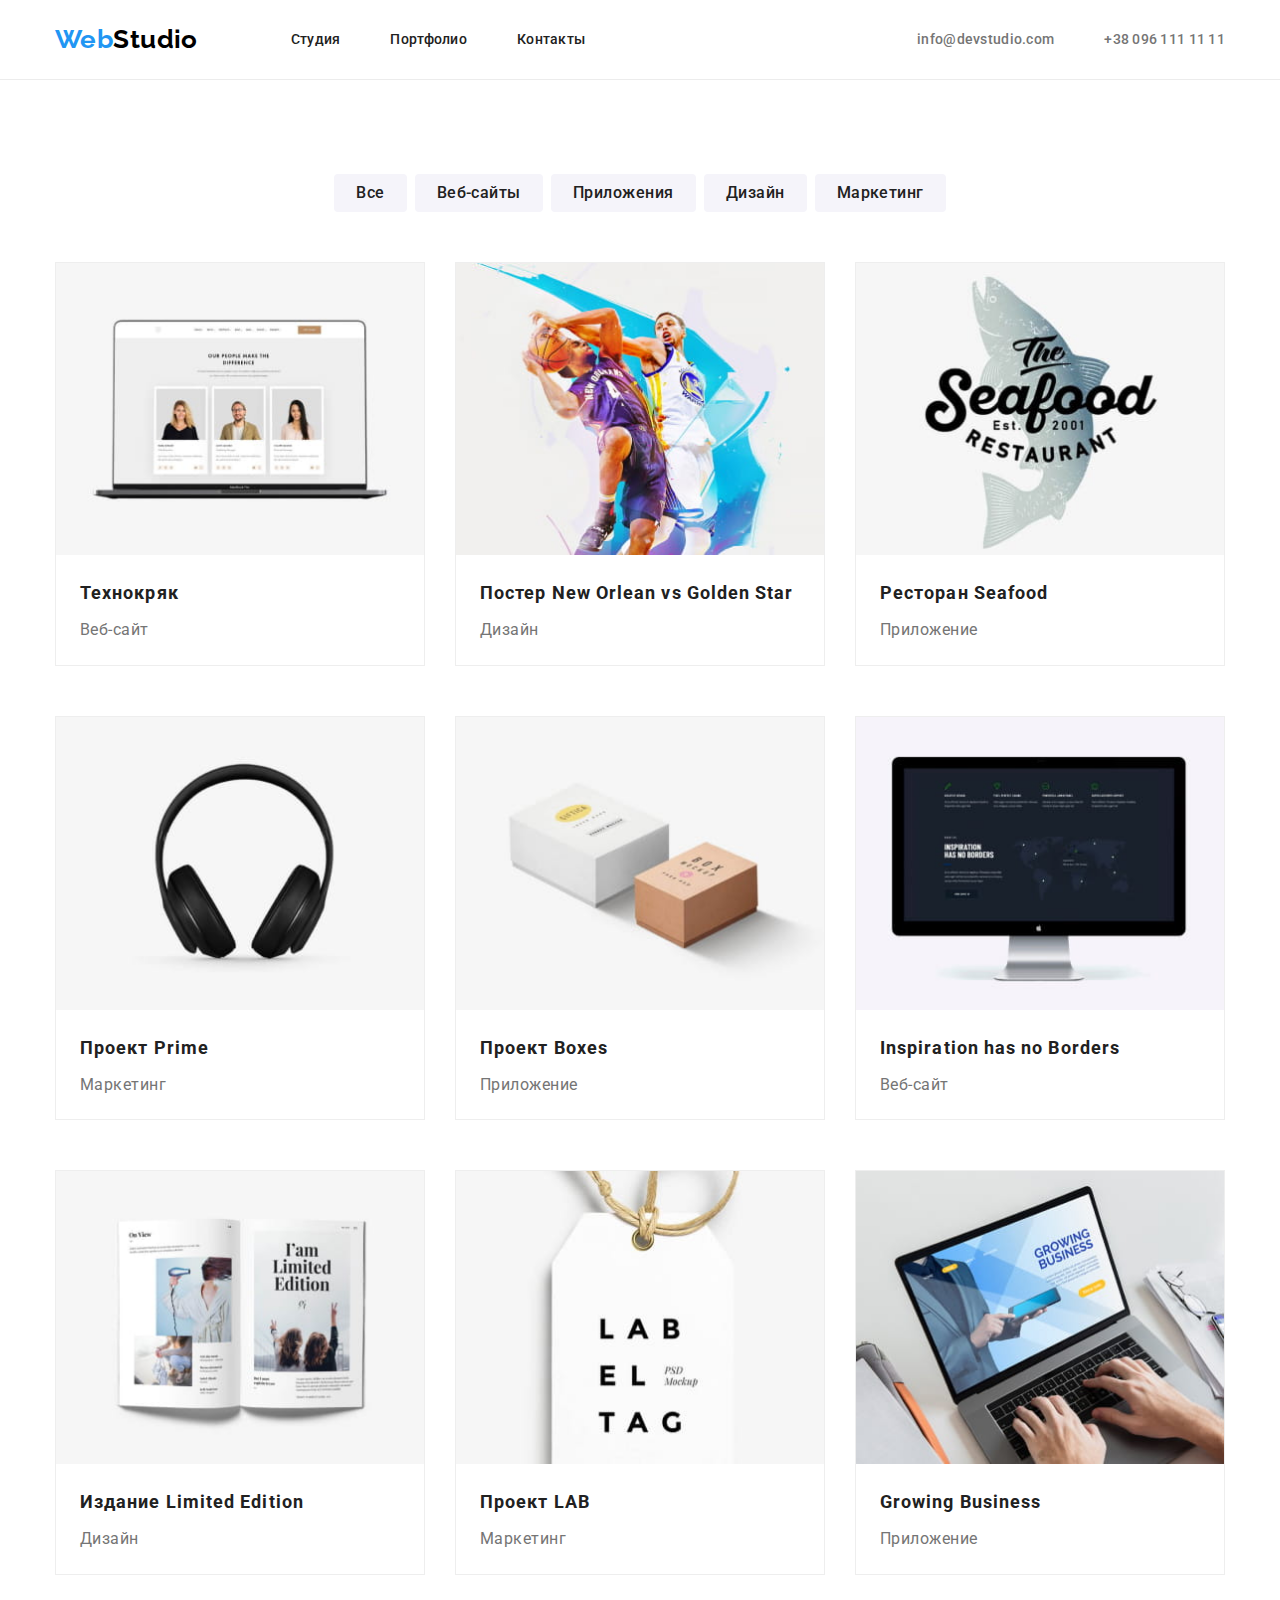
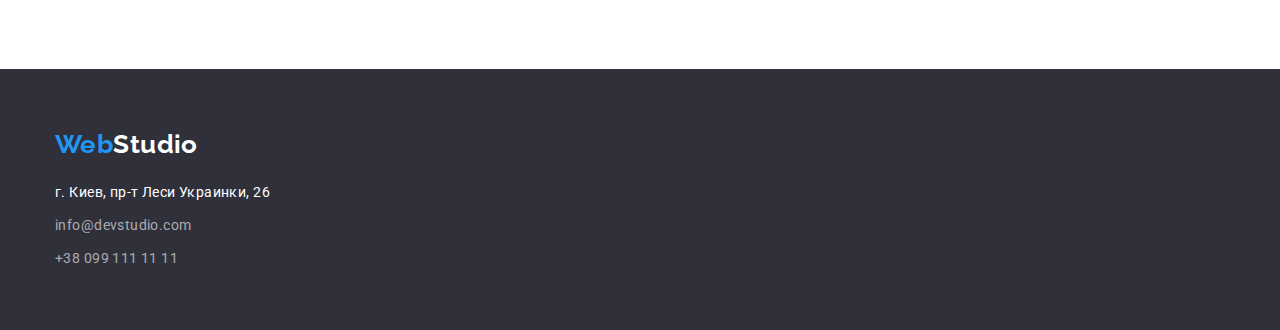
==== portfolio.html @ 70046c33 "1-stage" ====
<!DOCTYPE html>
<html lang="ru">
  <head>
    <meta charset="UTF-8" />
    <meta http-equiv="X-UA-Compatible" content="IE=edge" />
    <meta name="viewport" content="width=device-width, initial-scale=1.0" />
    <title>Портфолио</title>
    <link rel="preconnect" href="https://fonts.gstatic.com" />
    <link
      href="https://fonts.googleapis.com/css2?family=Raleway:wght@700&family=Roboto:wght@400;500;700;900&display=swap"
      rel="stylesheet"
    />
    <link rel="stylesheet" href="https://cdnjs.cloudflare.com/ajax/libs/modern-normalize/0.2.0/modern-normalize.css" />
    <link rel="stylesheet" href="./css/styles.css" />
  </head>
  <body>
    <!-- Header -->
    <header class="header">
      <div class="container menu">
        <nav>
          <div class="menu">
            <a class="link-logo header-logo header-line" href="./index.html" lang="en"
              ><span class="text-logo">Web</span>Studio</a
            >
            <ul class="list menu-nav">
              <li class="menu-item">
                <a class="link header-item" href="./studio.html">Студия</a>
              </li>
              <li class="menu-item">
                <a class="link header-item" href="./portfolio.html">Портфолио</a>
              </li>
              <li class="menu-item">
                <a class="link header-item" href="">Контакты</a>
              </li>
            </ul>
          </div>
        </nav>
        <ul class="list menu-link">
          <li class="menu-item">
            <a class="link header-contacts" href="mailto:info@devstudio.com">info@devstudio.com</a>
          </li>
          <li class="menu-item">
            <a class="link header-contacts" href="tel:+380961111111">+38 096 111 11 11</a>
          </li>
        </ul>
      </div>
    </header>
    <!-- Main -->
    <main>
      <section class="section">
        <div class="filter-button">
          <ul class="list">
            <div class="container filter-line">
              <li class="button-indent">
                <button class="button-section button-cursor button-list" type="button">Все</button>
              </li>
              <li class="button-indent">
                <button class="button-section button-cursor button-list" type="button">Веб-сайты</button>
              </li>
              <li class="button-indent">
                <button class="button-section button-cursor button-list" type="button">Приложения</button>
              </li>
              <li class="button-indent">
                <button class="button-section button-cursor button-list" type="button">Дизайн</button>
              </li>
              <li class="button-indent">
                <button class="button-section button-cursor button-list" type="button">Маркетинг</button>
              </li>
            </div>
          </ul>
        </div>
        <!-- Ссылки -->
        <div class="container">
          <ul class="list grid-portfolio">
            <li class="grid-portfolio-item grid-portfolio-tittle porfolio-border">
              <img src="./images/portfolio/img1.jpg" alt="Технокряк" width="370" />
              <div class="portfolio-tittle">
                <h2 class="link-tittle tittle-indent">Технокряк</h2>
                <p class="link-paragraph">Веб-сайт</p>
              </div>
            </li>
            <li class="grid-portfolio-item grid-portfolio-tittle porfolio-border">
              <img src="./images/portfolio/img2.jpg" alt="Постер" width="370" />
              <div class="portfolio-tittle">
                <h2 class="link-tittle tittle-indent">Постер New Orlean vs Golden Star</h2>
                <p class="link-paragraph">Дизайн</p>
              </div>
            </li>
            <li class="grid-portfolio-item grid-portfolio-tittle porfolio-border">
              <img src="./images/portfolio/img3.jpg" alt="Ресторан" width="370" />
              <div class="portfolio-tittle">
                <h2 class="link-tittle tittle-indent">Ресторан Seafood</h2>
                <p class="link-paragraph">Приложение</p>
              </div>
            </li>
            <li class="grid-portfolio-item grid-portfolio-tittle porfolio-border">
              <img src="./images/portfolio/img4.jpg" alt="Проект основной" width="370" />
              <div class="portfolio-tittle">
                <h2 class="link-tittle tittle-indent">Проект Prime</h2>
                <p class="link-paragraph">Маркетинг</p>
              </div>
            </li>
            <li class="grid-portfolio-item grid-portfolio-tittle porfolio-border">
              <img src="./images/portfolio/img5.jpg" alt="Проект коробки" width="370" />
              <div class="portfolio-tittle">
                <h2 class="link-tittle tittle-indent">Проект Boxes</h2>
                <p class="link-paragraph">Приложение</p>
              </div>
            </li>
            <li class="grid-portfolio-item grid-portfolio-tittle porfolio-border">
              <img src="./images/portfolio/img6.jpg" alt="Экран" width="370" />
              <div class="portfolio-tittle">
                <h2 lang="en" class="link-tittle tittle-indent">Inspiration has no Borders</h2>
                <p class="link-paragraph">Веб-сайт</p>
              </div>
            </li>
            <li class="grid-portfolio-item grid-portfolio-tittle porfolio-border">
              <img src="./images/portfolio/img7.jpg" alt="Издание" width="370" />
              <div class="portfolio-tittle">
                <h2 class="link-tittle tittle-indent">Издание Limited Edition</h2>
                <p class="link-paragraph">Дизайн</p>
              </div>
            </li>
            <li class="grid-portfolio-item grid-portfolio-tittle porfolio-border">
              <img src="./images/portfolio/img8.jpg" alt="Проект" width="370" />
              <div class="portfolio-tittle">
                <h2 class="link-tittle tittle-indent">Проект LAB</h2>
                <p class="link-paragraph">Маркетинг</p>
              </div>
            </li>
            <li class="grid-portfolio-item grid-portfolio-tittle porfolio-border">
              <img src="./images/portfolio/img9.jpg" alt="Бизнес" width="370" />
              <div class="portfolio-tittle">
                <h2 lang="en" class="link-tittle tittle-indent">Growing Business</h2>
                <p class="link-paragraph">Приложение</p>
              </div>
            </li>
          </ul>
        </div>
      </section>
    </main>
    <!-- Footer -->
    <footer class="dark-bg sec">
      <div class="container footer">
        <div class="logo-container">
          <a class="link-logo footer-logo" href="./index.html" lang="en"><span class="text-logo">Web</span>Studio</a>
        </div>
        <div class="footer-address">
          <address>г. Киев, пр-т Леси Украинки, 26</address>
        </div>
        <ul class="list">
          <div class="mail-link">
            <li><a class="link footer-link" href="mailto:info@devstudio.com">info@devstudio.com</a></li>
          </div>
          <li><a class="link footer-link" href="tel:+380991111111">+38 099 111 11 11</a></li>
        </ul>
      </div>
    </footer>
  </body>
</html>
---- css/styles.css ----
:root {
  --logo-color: #000000;
  --main-text-color: #757575;
  --tittle-color: #212121;
  --accent-color: #2196f3;
  --button-color: #188ce8;
  --dark-bg-color: #2f303a;
  --page-tittle-color: #ffffff;
  --light-bg-color: #f5f4fa;
  --tittle-font-logo: 'Raleway', 'sans-serif';
  --tittle-font: 'Roboto', sans-serif;
  --grid-item: 4;
}

html {
  box-sizing: border-box;
}
*,
*::after,
*::before {
  box-sizing: border-box;
}

h1,
h2,
h3,
h4,
h5,
h6,
p {
  margin-top: 0;
}

.container {
  width: 1200px;
  padding-right: 15px;
  padding-left: 15px;
  margin-left: auto;
  margin-right: auto;
  /* background-color: gray; */
}

body {
  font-family: var(--tittle-font);
  font-size: 14px;
  line-height: 1.71;
  letter-spacing: 0.03em;
  color: var(--main-text-color);
}

img {
  display: block;
  max-width: 100%;
  height: auto;
}

/* лого */
.link-logo {
  font-family: var(--tittle-font-logo);
  font-weight: 700;
  font-size: 26px;
  line-height: 1.19;
  text-decoration: none;
  color: inherit;
}

.text-logo {
  color: var(--accent-color);
}

.header-logo {
  color: var(--logo-color);
}

/* ссылки */
.link {
  text-decoration: none;
  color: inherit;
}

.link:hover,
.link:focus {
  color: var(--accent-color);
}

.header {
  border-bottom: 1px solid #ececec;
}

.header-item {
  font-family: var(--tittle-font);
  font-weight: 500;
  font-size: 14px;
  line-height: 1.14;
  letter-spacing: 0.02em;
  color: var(--tittle-color);
}

.header-contacts {
  font-family: var(--tittle-font);
  font-weight: 500;
  font-size: 14px;
  line-height: 1.14;
  letter-spacing: 0.02em;
  color: var(--main-text-color);
}

.header-line {
  margin-top: 24px;
  margin-bottom: 24px;
}

.hero {
  text-align: center;
  padding-top: 200px;
  padding-bottom: 200px;
  min-width: 100vh;
}
.hero-content {
  max-width: 700px;
  margin-right: auto;
  margin-left: auto;
}

.hero-tittle {
  margin-bottom: 30px;
}

.list {
  list-style: none;
  padding-left: 0;
  margin-top: 0;
  margin-bottom: 0;
}

.dark-bg {
  background-color: var(--dark-bg-color);
}

.team-bg {
  background-color: #f5f4fa;
}

/* кнопка */
.button {
  background-color: var(--accent-color);
  font-family: var(--tittle-font);
  font-weight: 700;
  font-size: 16px;
  line-height: 1.87;
  text-align: center;
  letter-spacing: 0.06em;
  color: var(--page-tittle-color);
  min-width: 200px;
  padding: 10px 32px;
  border-radius: 4px;
  display: inline-block;
}

.button-main:hover {
  background-color: var(--button-color);
}

.button-cursor {
  cursor: pointer;
}

.button-section {
  background-color: var(--light-bg-color);
  font-weight: 500;
  font-size: 16px;
  line-height: 1.62;
  text-align: center;
  letter-spacing: 0.03em;
  border-radius: 4px;
  border: 0;
  color: var(--tittle-color);
  padding: 6px 22px;
}

.button-list:hover {
  background-color: var(--accent-color);
  color: var(--page-tittle-color);
  border: 1px solid #000000;
  box-shadow: 0px 3px 1px rgba(0, 0, 0, 0.1), 0px 1px 2px rgba(0, 0, 0, 0.08), 0px 2px 2px rgba(0, 0, 0, 0.12);
}

.menu {
  display: flex;
  align-items: center;
}

.menu-nav {
  display: flex;
  margin-left: 93px;
}
.menu-link {
  display: flex;
  margin-left: auto;
}

.menu-item:not(:last-child) {
  margin-right: 50px;
}

/* заголовки */
.page-tittle {
  font-family: var(--tittle-font);
  font-weight: 900;
  font-size: 44px;
  line-height: 1.36;
  text-align: center;
  letter-spacing: 0.06em;
  text-transform: uppercase;
  color: var(--page-tittle-color);
}

.section-tittle {
  font-family: var(--tittle-font);
  font-weight: 700;
  font-size: 14px;
  line-height: 1.14;
  text-transform: uppercase;
  color: var(--tittle-color);
}

.main-tittle {
  font-family: var(--tittle-font);
  font-weight: 700;
  font-size: 36px;
  line-height: 1.167;
  text-align: center;
  color: var(--tittle-color);
  margin-bottom: 50px;
}

.section-item {
  text-align: center;
}

.section {
  padding-top: 94px;
  padding-bottom: 94px;
}

.grid {
  display: flex;
  flex-wrap: wrap;
  margin-left: -30px;
  margin-top: -30px;
}

.grid-work {
  display: flex;
  flex-wrap: wrap;
  margin-left: -30px;
  margin-top: -50px;
}

.work-item {
  flex-basis: calc((100% - 30px * var(--grid-item)) / var(--grid-item));
  margin-left: 30px;
  margin-top: 50px;
}

.grid-item {
  flex-basis: calc((100% - 30px * var(--grid-item)) / var(--grid-item));
  margin-left: 30px;
  margin-top: 30px;
}

.grid-work-item {
  --grid-item: 3;
}

.grid-team-item {
  margin-top: 30px;
  margin-bottom: 30px;
}

.grid-portfolio {
  display: flex;
  flex-wrap: wrap;
  margin-left: -30px;
  margin-top: -50px;
}

.grid-portfolio-item {
  flex-basis: calc((100% - 30px * var(--grid-item)) / var(--grid-item));
  margin-left: 30px;
  margin-top: 50px;
}

.grid-portfolio-tittle {
  --grid-item: 3;
}

.team-card {
  box-shadow: 0px 1px 3px rgba(0, 0, 0, 0.12), 0px 1px 1px rgba(0, 0, 0, 0.14), 0px 2px 1px rgba(0, 0, 0, 0.2);
  border-radius: 0px 0px 4px 4px;
}

.filter-line {
  display: flex;
  flex-wrap: wrap;
  justify-content: center;
}

.filter-button {
  margin-bottom: 50px;
}

.button-indent:not(:last-child) {
  margin-right: 8px;
}

.portfolio-tittle {
  margin: 20px 24px;
}

.tittle-indent {
  margin-bottom: 4px;
}

.porfolio-border {
  border: 1px solid #eeeeee;
}

.list-tittle {
  font-family: var(--tittle-font);
  font-weight: 500;
  font-size: 16px;
  line-height: 1.188;
  color: var(--tittle-color);
}

.list-tittle-indent {
  margin-bottom: 10px;
}

.list-text {
  font-family: var(--tittle-font);
  font-size: 16px;
  line-height: 1.188;
  color: var(--main-text-color);
}

.link-tittle {
  font-family: var(--tittle-font);
  font-weight: 700;
  font-size: 18px;
  line-height: 2;
  letter-spacing: 0.06em;
  color: var(--tittle-color);
}

.link-paragraph {
  font-family: var(--tittle-font);
  font-size: 16px;
  line-height: 1.87;
  letter-spacing: 0.03em;
  color: var(--main-text-color);
}

/* footer */
.footer-link {
  font-family: var(--tittle-font);
  font-size: 14px;
  line-height: 1.71;
  color: rgba(255, 255, 255, 0.6);
}

.footer-logo {
  color: var(--page-tittle-color);
}

address {
  font-style: normal;
  color: var(--page-tittle-color);
}

.footer {
  padding-top: 60px;
  padding-bottom: 60px;
}

.logo-container {
  padding-bottom: 20px;
}

.footer-address {
  padding-bottom: 9px;
}

.mail-link {
  padding-bottom: 9px;
}

/* Скрывать текс */

/* .visually-hidden {
  position: absolute !important;
  clip: rect(1px 1px 1px 1px);
  clip: rect(1px, 1px, 1px, 1px);
  padding: 0 !important;
  border: 0 !important;
  height: 1px !important;
  width: 1px !important;
  overflow: hidden;
} */
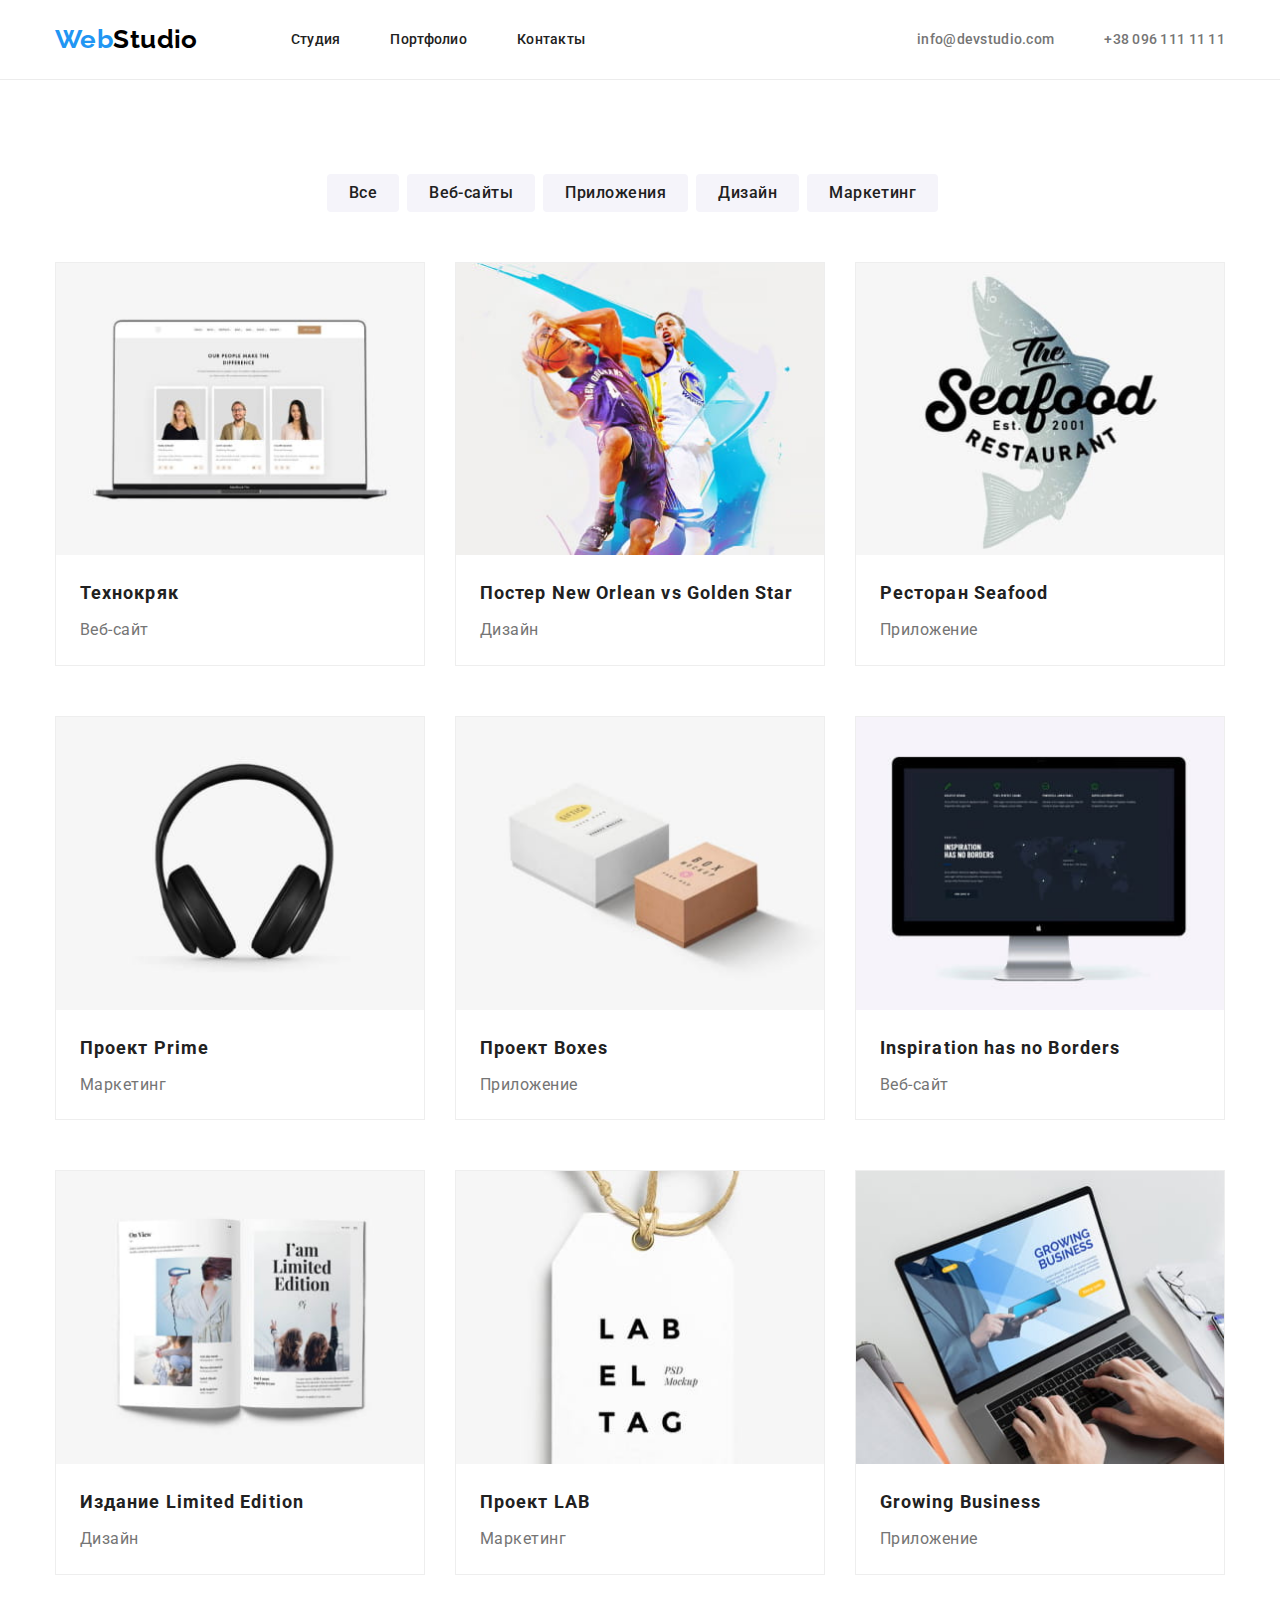
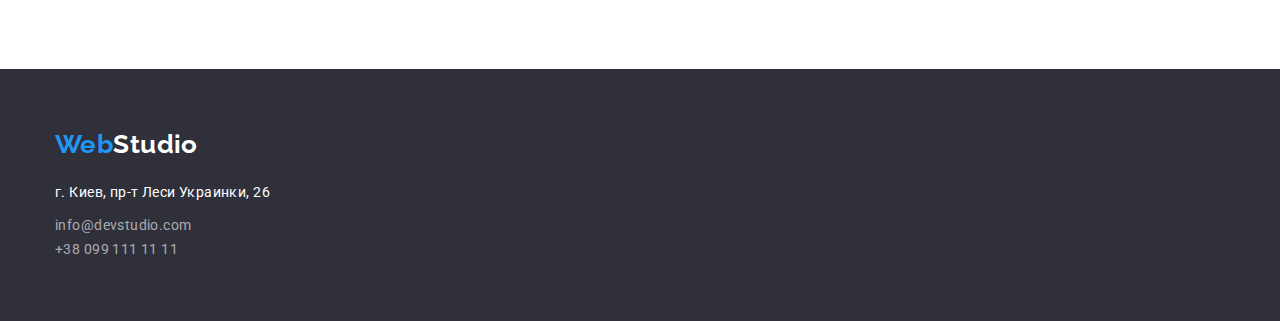
==== commit d8bbc784: "2-stage(del div)" ====
--- a/portfolio.html
+++ b/portfolio.html
@@ -49,24 +49,22 @@
     <main>
       <section class="section">
         <div class="filter-button">
-          <ul class="list">
-            <div class="container filter-line">
-              <li class="button-indent">
-                <button class="button-section button-cursor button-list" type="button">Все</button>
-              </li>
-              <li class="button-indent">
-                <button class="button-section button-cursor button-list" type="button">Веб-сайты</button>
-              </li>
-              <li class="button-indent">
-                <button class="button-section button-cursor button-list" type="button">Приложения</button>
-              </li>
-              <li class="button-indent">
-                <button class="button-section button-cursor button-list" type="button">Дизайн</button>
-              </li>
-              <li class="button-indent">
-                <button class="button-section button-cursor button-list" type="button">Маркетинг</button>
-              </li>
-            </div>
+          <ul class="list container filter-line">
+            <li class="button-indent">
+              <button class="button-section button-cursor button-list" type="button">Все</button>
+            </li>
+            <li class="button-indent">
+              <button class="button-section button-cursor button-list" type="button">Веб-сайты</button>
+            </li>
+            <li class="button-indent">
+              <button class="button-section button-cursor button-list" type="button">Приложения</button>
+            </li>
+            <li class="button-indent">
+              <button class="button-section button-cursor button-list" type="button">Дизайн</button>
+            </li>
+            <li class="button-indent">
+              <button class="button-section button-cursor button-list" type="button">Маркетинг</button>
+            </li>
           </ul>
         </div>
         <!-- Ссылки -->
@@ -149,9 +147,9 @@
           <address>г. Киев, пр-т Леси Украинки, 26</address>
         </div>
         <ul class="list">
-          <div class="mail-link">
-            <li><a class="link footer-link" href="mailto:info@devstudio.com">info@devstudio.com</a></li>
-          </div>
+          <li>
+            <a class="link footer-link mail-link" href="mailto:info@devstudio.com">info@devstudio.com</a>
+          </li>
           <li><a class="link footer-link" href="tel:+380991111111">+38 099 111 11 11</a></li>
         </ul>
       </div>
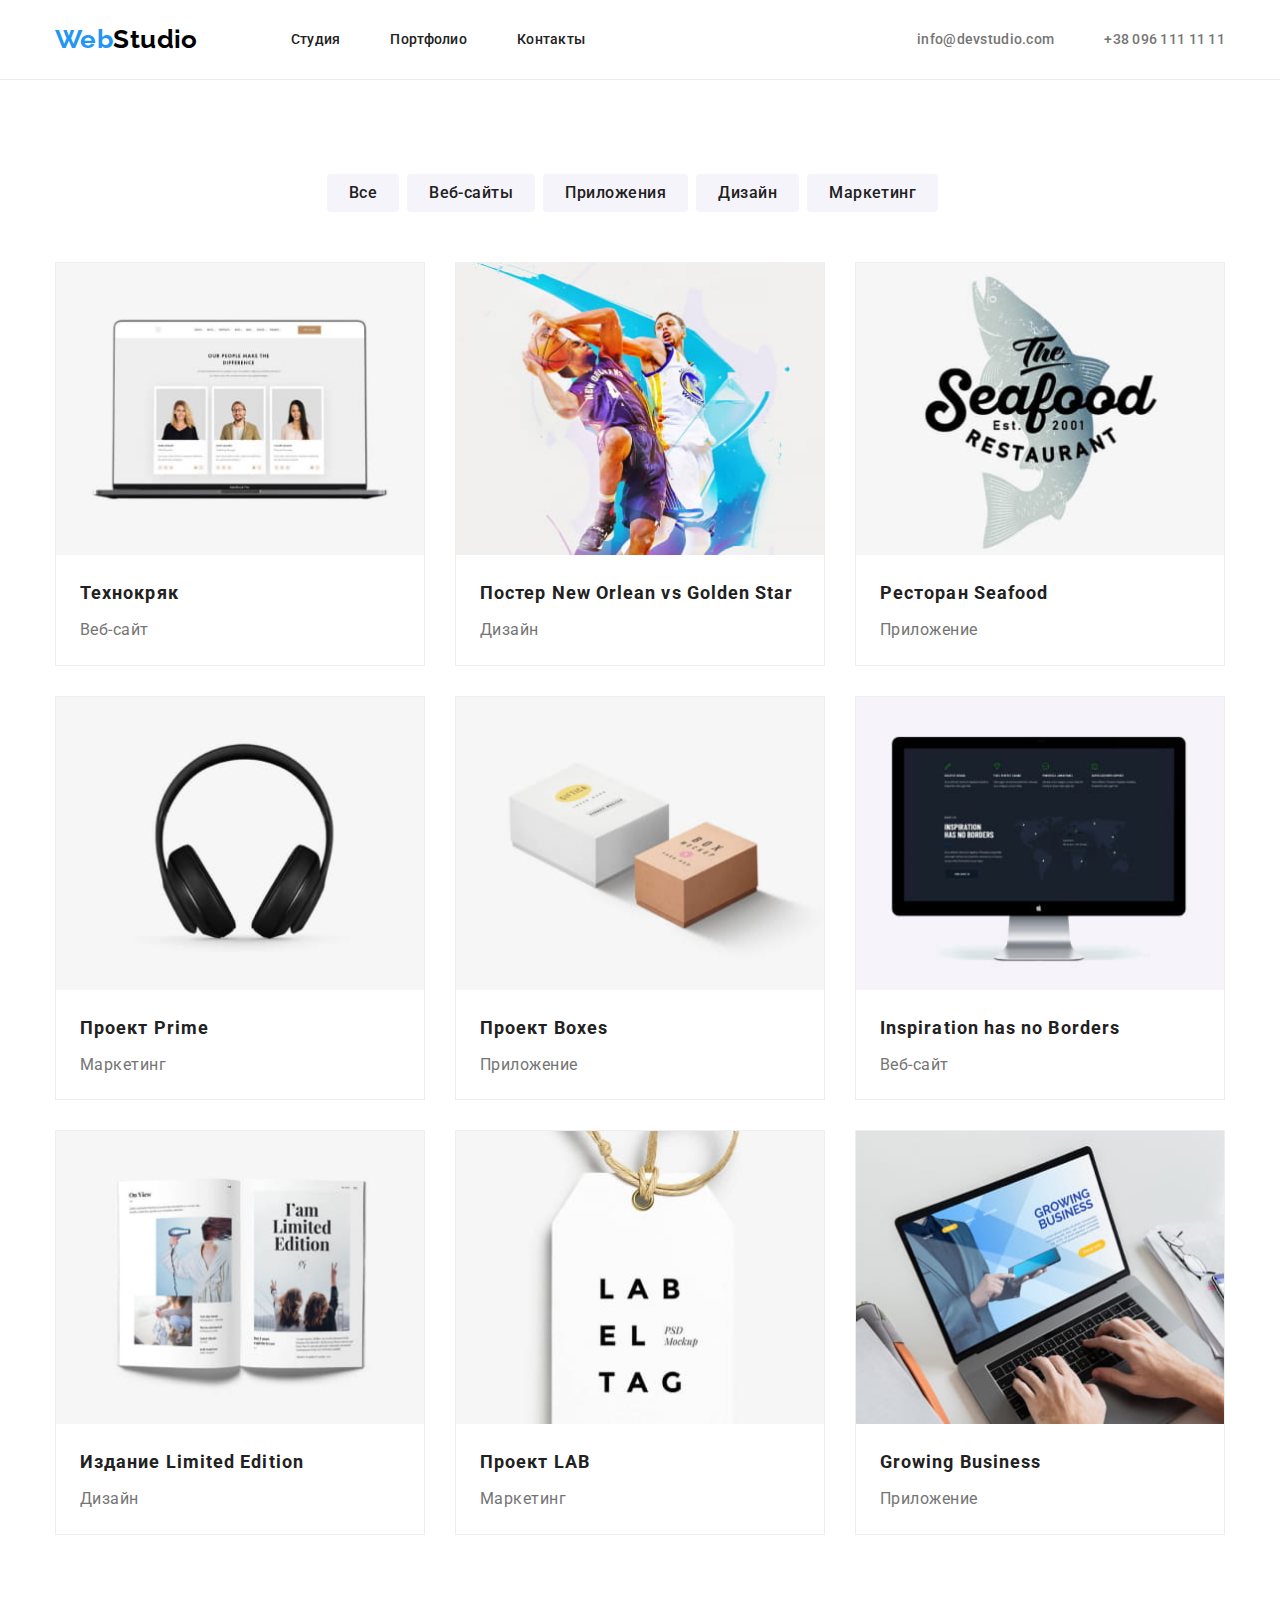
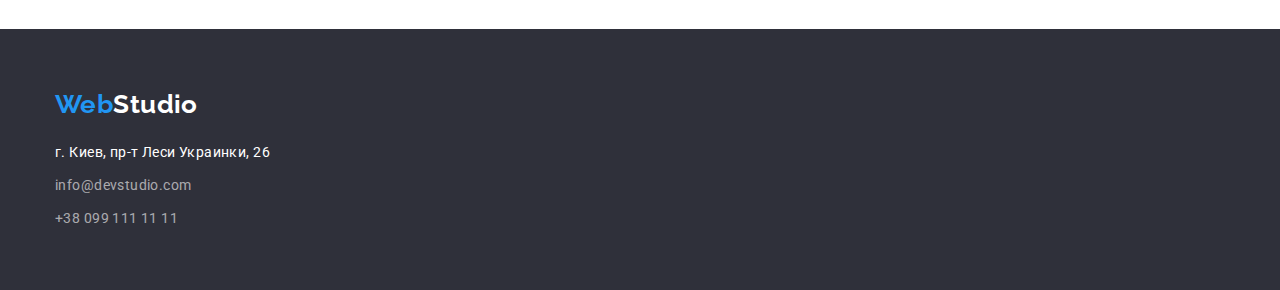
==== commit 89aefad4: "edit-1" ====
--- a/portfolio.html
+++ b/portfolio.html
@@ -91,42 +91,42 @@
                 <p class="link-paragraph">Приложение</p>
               </div>
             </li>
-            <li class="grid-portfolio-item grid-portfolio-tittle porfolio-border">
+            <li class="grid-item grid-portfolio-tittle porfolio-border">
               <img src="./images/portfolio/img4.jpg" alt="Проект основной" width="370" />
               <div class="portfolio-tittle">
                 <h2 class="link-tittle tittle-indent">Проект Prime</h2>
                 <p class="link-paragraph">Маркетинг</p>
               </div>
             </li>
-            <li class="grid-portfolio-item grid-portfolio-tittle porfolio-border">
+            <li class="grid-item grid-portfolio-tittle porfolio-border">
               <img src="./images/portfolio/img5.jpg" alt="Проект коробки" width="370" />
               <div class="portfolio-tittle">
                 <h2 class="link-tittle tittle-indent">Проект Boxes</h2>
                 <p class="link-paragraph">Приложение</p>
               </div>
             </li>
-            <li class="grid-portfolio-item grid-portfolio-tittle porfolio-border">
+            <li class="grid-item grid-portfolio-tittle porfolio-border">
               <img src="./images/portfolio/img6.jpg" alt="Экран" width="370" />
               <div class="portfolio-tittle">
                 <h2 lang="en" class="link-tittle tittle-indent">Inspiration has no Borders</h2>
                 <p class="link-paragraph">Веб-сайт</p>
               </div>
             </li>
-            <li class="grid-portfolio-item grid-portfolio-tittle porfolio-border">
+            <li class="grid-item grid-portfolio-tittle porfolio-border">
               <img src="./images/portfolio/img7.jpg" alt="Издание" width="370" />
               <div class="portfolio-tittle">
                 <h2 class="link-tittle tittle-indent">Издание Limited Edition</h2>
                 <p class="link-paragraph">Дизайн</p>
               </div>
             </li>
-            <li class="grid-portfolio-item grid-portfolio-tittle porfolio-border">
+            <li class="grid-item grid-portfolio-tittle porfolio-border">
               <img src="./images/portfolio/img8.jpg" alt="Проект" width="370" />
               <div class="portfolio-tittle">
                 <h2 class="link-tittle tittle-indent">Проект LAB</h2>
                 <p class="link-paragraph">Маркетинг</p>
               </div>
             </li>
-            <li class="grid-portfolio-item grid-portfolio-tittle porfolio-border">
+            <li class="grid-item grid-portfolio-tittle porfolio-border">
               <img src="./images/portfolio/img9.jpg" alt="Бизнес" width="370" />
               <div class="portfolio-tittle">
                 <h2 lang="en" class="link-tittle tittle-indent">Growing Business</h2>
--- a/css/styles.css
+++ b/css/styles.css
@@ -106,8 +106,8 @@
 }
 
 .header-line {
-  margin-top: 24px;
-  margin-bottom: 24px;
+  padding-top: 24px;
+  padding-bottom: 24px;
 }
 
 .hero {
@@ -222,6 +222,7 @@
   line-height: 1.14;
   text-transform: uppercase;
   color: var(--tittle-color);
+  margin-bottom: 10px;
 }
 
 .main-tittle {
@@ -236,6 +237,10 @@
 
 .section-item {
   text-align: center;
+}
+
+.section-work {
+  padding-bottom: 94px;
 }
 
 .section {
@@ -274,8 +279,8 @@
 }
 
 .grid-team-item {
-  margin-top: 30px;
-  margin-bottom: 30px;
+  padding-top: 30px;
+  padding-bottom: 30px;
 }
 
 .grid-portfolio {
@@ -315,7 +320,7 @@
 }
 
 .portfolio-tittle {
-  margin: 20px 24px;
+  padding: 20px 24px;
 }
 
 .tittle-indent {
@@ -342,6 +347,7 @@
   font-family: var(--tittle-font);
   font-size: 16px;
   line-height: 1.188;
+  margin-bottom: 0;
   color: var(--main-text-color);
 }
 
@@ -359,6 +365,7 @@
   font-size: 16px;
   line-height: 1.87;
   letter-spacing: 0.03em;
+  margin-bottom: 0;
   color: var(--main-text-color);
 }
 
@@ -367,6 +374,7 @@
   font-family: var(--tittle-font);
   font-size: 14px;
   line-height: 1.71;
+  display: inline-block;
   color: rgba(255, 255, 255, 0.6);
 }
 
@@ -393,7 +401,7 @@
 }
 
 .mail-link {
-  padding-bottom: 9px;
+  margin-bottom: 9px;
 }
 
 /* Скрывать текс */
